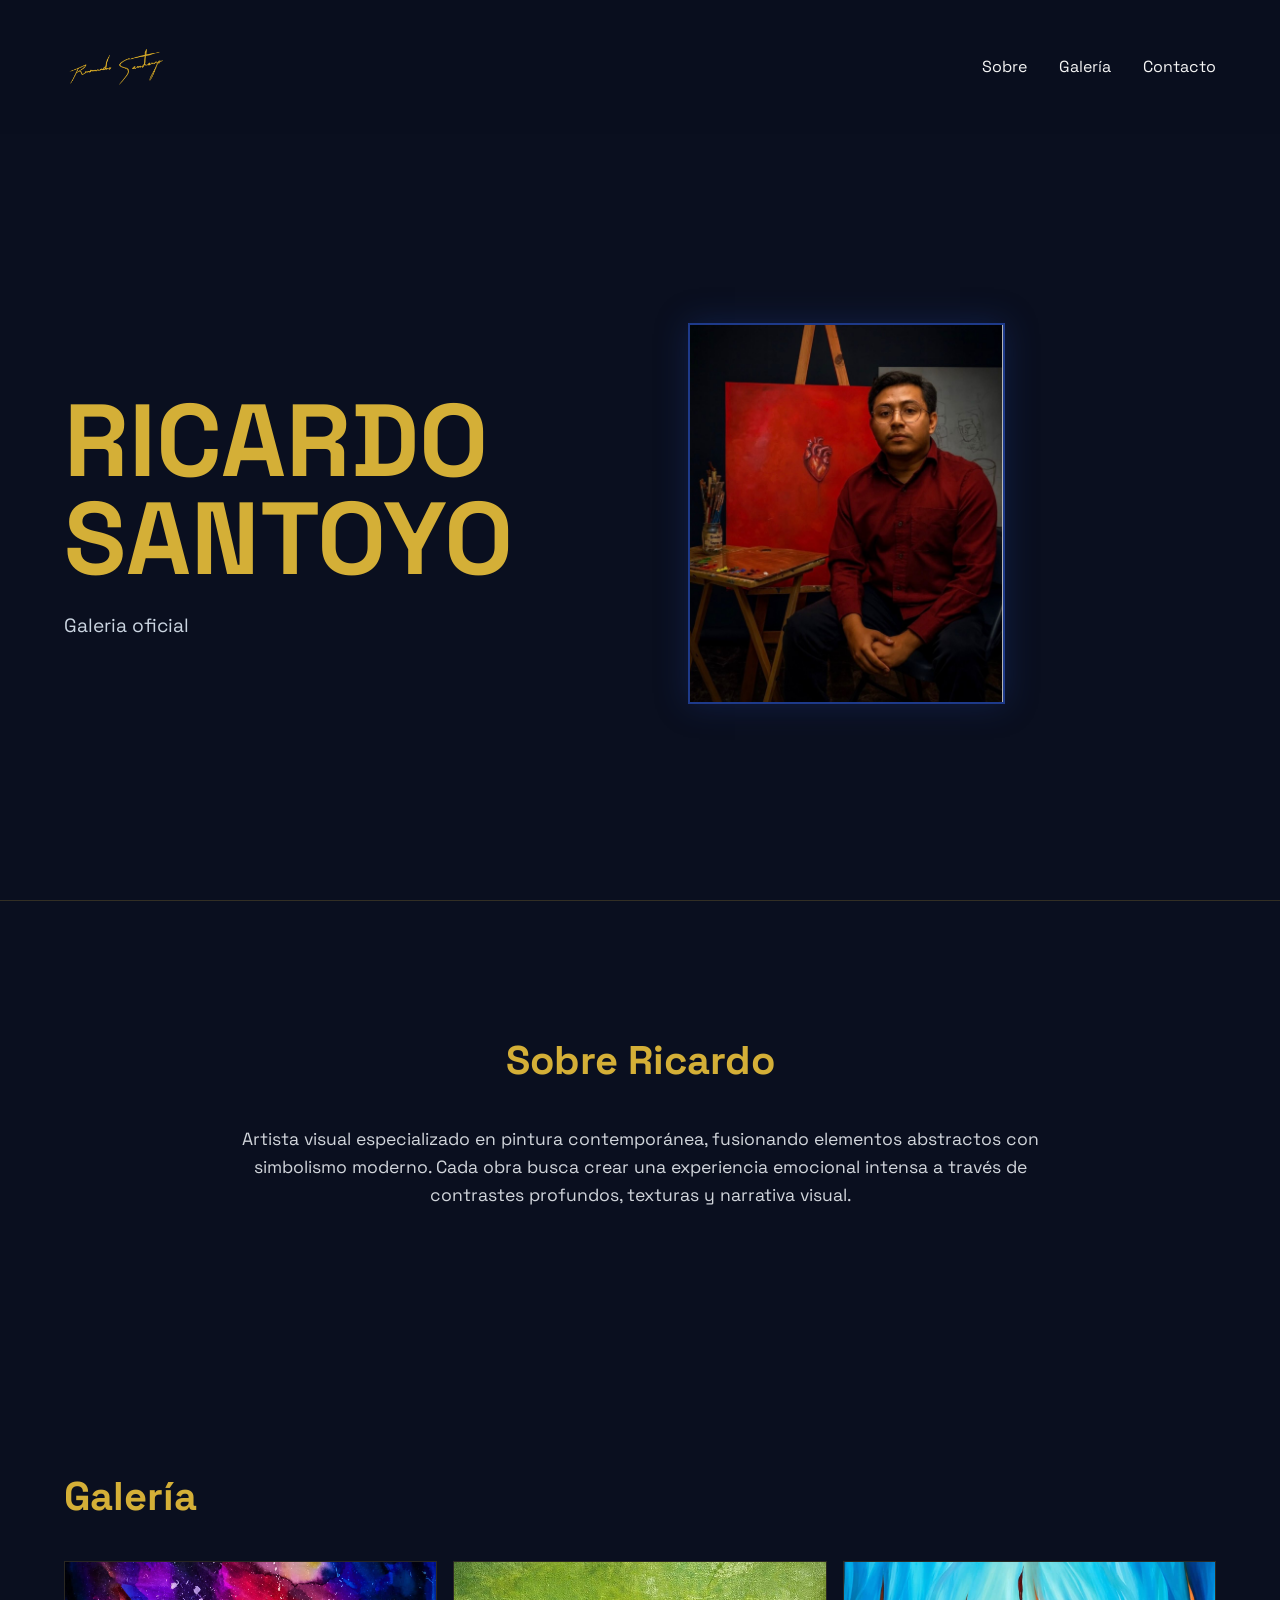
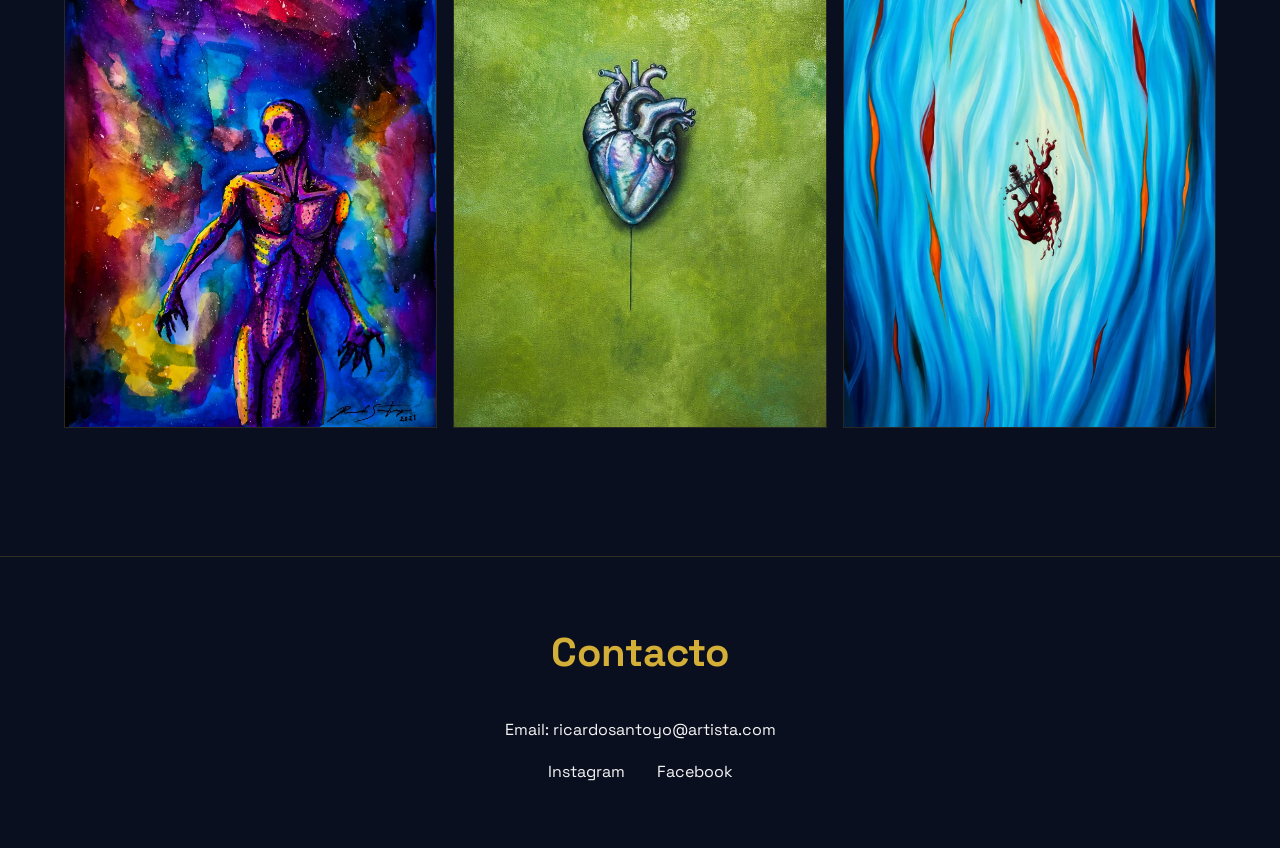
==== index.html @ 30f60cdf "nav" ====
<!DOCTYPE html>
<html lang="es">
<head>
  <meta charset="UTF-8">
  <meta name="viewport" content="width=device-width, initial-scale=1.0">
  <title>Ricardo Santoyo | Artista </title>
  <link rel="preconnect" href="https://fonts.googleapis.com">
  <link rel="preconnect" href="https://fonts.gstatic.com" crossorigin>
  <link href="https://fonts.googleapis.com/css2?family=Space+Grotesk:wght@300;400;500;700&display=swap" rel="stylesheet">
  <link rel="stylesheet" href="style/styles.css">
</head>
<body>

  <!-- HERO -->
  <header class="hero">
    <nav class="navbar">
      <img src="images/firma.png" alt="firma">
      <ul>
        <li><a href="#about">Sobre</a></li>
        <li><a href="#gallery">Galería</a></li>
        <li><a href="#contact">Contacto</a></li>
      </ul>
    </nav>

    <div class="hero-content">
      <div class="hero-text">
        <h1>Ricardo Santoyo</h1>
        <p>Galeria oficial</p>
      </div>
      <div class="hero-artwork">
        <img src="images/rich.wepb" alt="Obra destacada">
      </div>
    </div>
  </header>

  <!-- SOBRE EL ARTISTA -->
  <section id="about" class="about">
    <h2>Sobre Ricardo</h2>
    <p>
      Artista visual especializado en pintura contemporánea, fusionando elementos abstractos
      con simbolismo moderno. Cada obra busca crear una experiencia emocional intensa a través
      de contrastes profundos, texturas y narrativa visual.
    </p>
  </section>

  <!-- GALERÍA -->
  <section id="gallery" class="gallery">
    <h2>Galería</h2>
    <div class="gallery-grid">
      <img src="images/ser.jpg" alt="Pintura 1">
      <img src="images/corazon.jpg" alt="Pintura 2">
      <img src="images/daga.jpg" alt="Pintura 3">
    </div>
  </section>

  <!-- FOOTER -->
  <footer id="contact" class="footer">
    <h2>Contacto</h2>
    <p>Email: ricardosantoyo@artista.com</p>
    <div class="socials">
      <a href="#">Instagram</a>
      <a href="#">Facebook</a>
    </div>
  </footer>

  <script src="script/scripts.js"></script>
</body>
</html>
---- style/styles.css ----
:root {
  --dark: #0a0f1f;
  --blue: #1e3a8a;
  --gold: #d4af37;
  --light: #f5f5f5;
}

* {
  margin: 0;
  padding: 0;
  box-sizing: border-box;
}

html {
  scroll-behavior: smooth;
}

body {
  font-family: 'Space Grotesk', sans-serif;
  background-color: var(--dark);
  color: var(--light);
  line-height: 1.6;
}

/* NAVBAR */
.navbar {
  display: flex;
  justify-content: space-between;
  align-items: center;
  padding: 2rem 5%;
  position: sticky;
  top: 0;
  background: rgba(10, 15, 31, 0.85);
  backdrop-filter: blur(10px);
  z-index: 100;
}

/* IMAGEN / FIRMA */
.navbar img {
  height: 100%;          /* Usa toda la altura disponible del navbar */
  max-height: 70px;      /* Evita que sea demasiado grande */
  width: auto;           /* Mantiene proporción */
  object-fit: contain;   /* Ajuste limpio */
  display: block;
}

.navbar ul {
  display: flex;
  list-style: none;
  gap: 2rem;
}

.navbar a {
  text-decoration: none;
  color: var(--light);
  transition: color 0.3s ease;
}

.navbar a:hover {
  color: var(--gold);
}

/* HERO */
.hero {
  min-height: 100vh;
  display: flex;
  flex-direction: column;
}

.hero-content {
  display: grid;
  grid-template-columns: 1fr 1fr;
  align-items: center;
  padding: 4rem 5%;
  gap: 6rem;
  flex: 1;
}

.hero-text h1 {
  font-size: clamp(3rem, 8vw, 7rem);
  color: var(--gold);
  text-transform: uppercase;
  line-height: 0.95;
}

.hero-text p {
  margin-top: 1.5rem;
  font-size: 1.2rem;
  max-width: 500px;
  color: #cbd5e1;
}

.hero-artwork img {
  width: 60%;
  border: 2px solid var(--blue);
  box-shadow: 0 0 30px rgba(30, 58, 138, 0.35);
  transition: transform 0.4s ease;
}

.hero-artwork img:hover {
  transform: scale(1.02);
}

/* ABOUT */
.about {
  padding: 8rem 10%;
  text-align: center;
  border-top: 1px solid rgba(212, 175, 55, 0.2);
}

.about h2,
.gallery h2,
.footer h2 {
  font-size: 2.5rem;
  color: var(--gold);
  margin-bottom: 2rem;
}

.about p {
  max-width: 800px;
  margin: 0 auto;
  font-size: 1.1rem;
  color: #d1d5db;
}

/* GALLERY */
.gallery {
  padding: 8rem 5%;
}

.gallery-grid {
  display: grid;
  grid-template-columns: repeat(3, 1fr);
  gap: 1rem;
}

.gallery-grid img {
  width: 100%;
  aspect-ratio: 4 / 5;
  object-fit: cover;
  border: 1px solid rgba(212, 175, 55, 0.15);
  transition: transform 0.3s ease, border 0.3s ease;
}

.gallery-grid img:hover {
  transform: translateY(-5px);
  border: 1px solid var(--gold);
}

/* FOOTER */
.footer {
  padding: 4rem 5%;
  text-align: center;
  border-top: 1px solid rgba(212, 175, 55, 0.2);
}

.footer p {
  margin-bottom: 1rem;
}

.socials {
  display: flex;
  justify-content: center;
  gap: 2rem;
}

.socials a {
  color: var(--light);
  text-decoration: none;
  transition: color 0.3s ease;
}

.socials a:hover {
  color: var(--gold);
}

/* RESPONSIVE */
@media (max-width: 1200px) {
  .gallery-grid {
    grid-template-columns: repeat(3, 1fr);
  }
}

@media (max-width: 900px) {
  .hero-content {
    grid-template-columns: 1fr;
    text-align: center;
  }

  .hero-text p {
    margin: 1.5rem auto 0;
  }

  .gallery-grid {
    grid-template-columns: repeat(2, 1fr);
  }
}

@media (max-width: 600px) {
  .navbar {
    flex-direction: column;
    gap: 1rem;
  }

  .gallery-grid {
    grid-template-columns: 1fr;
  }
}
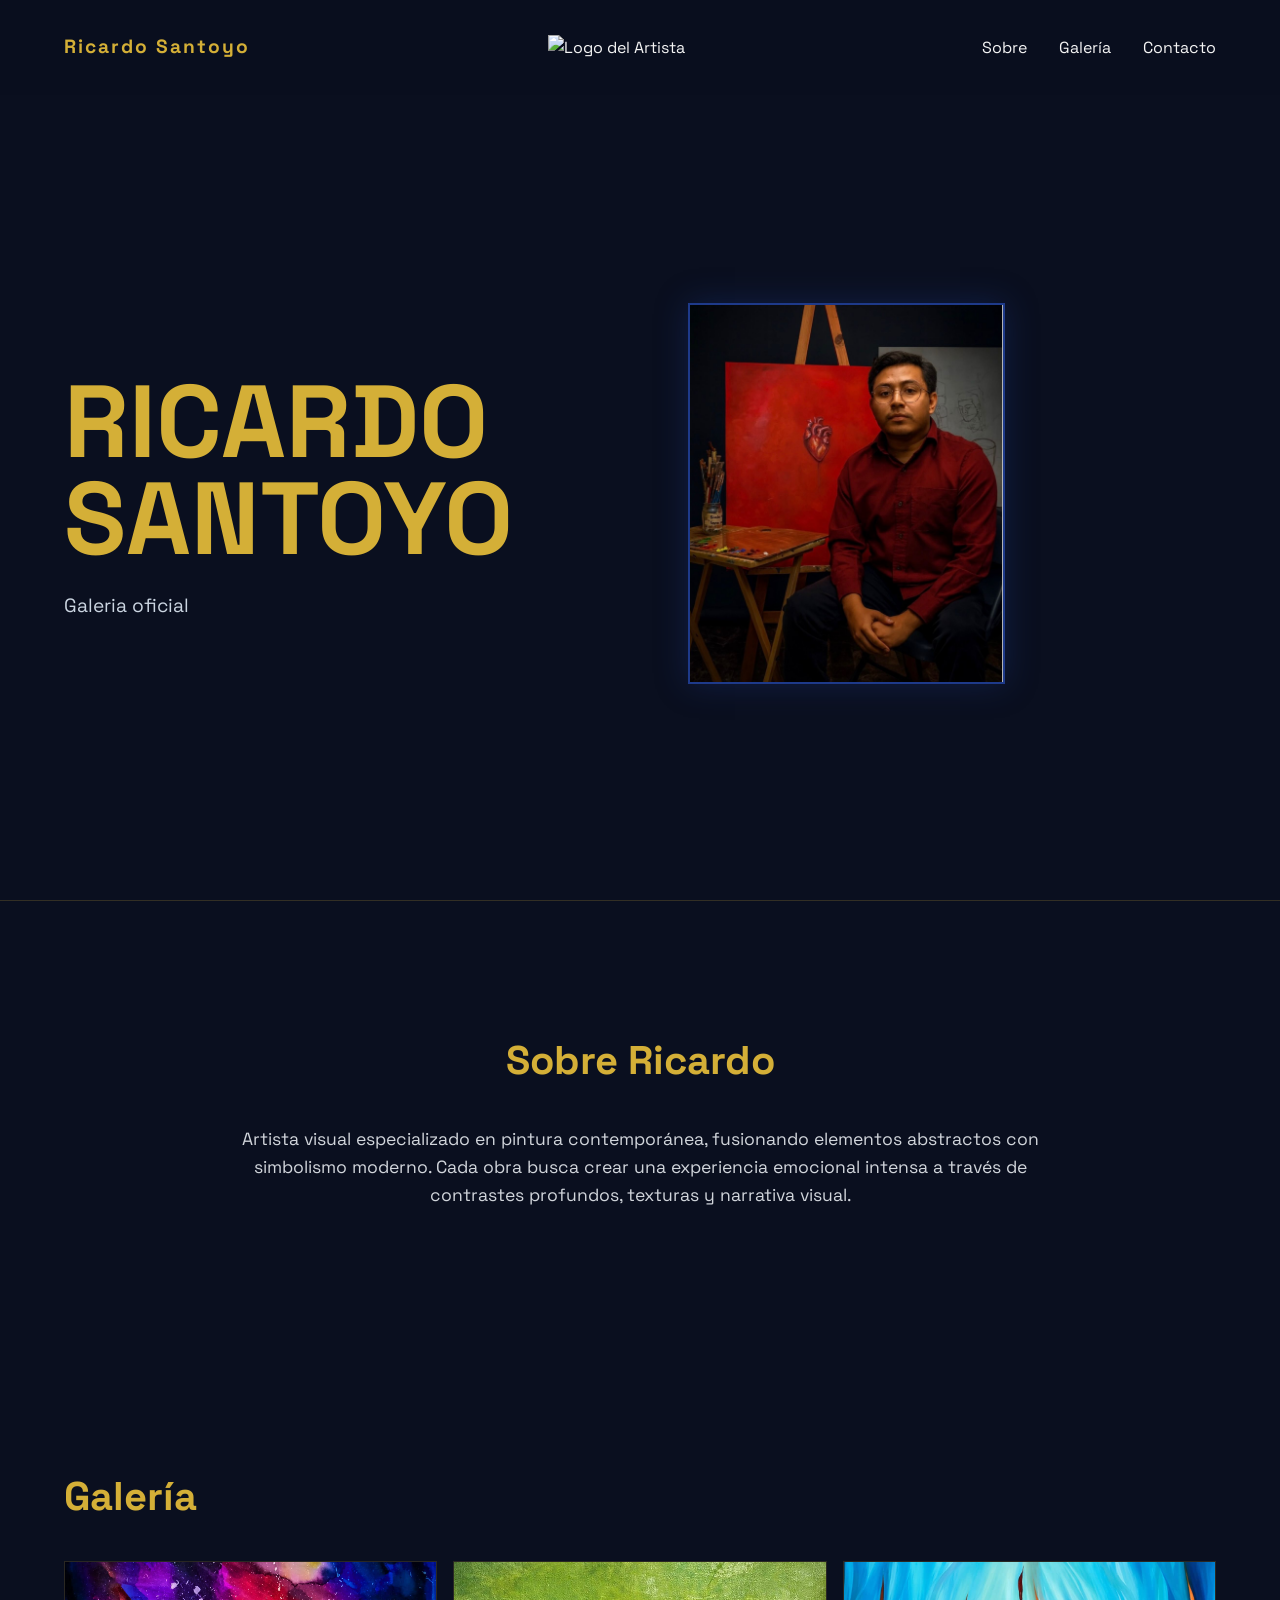
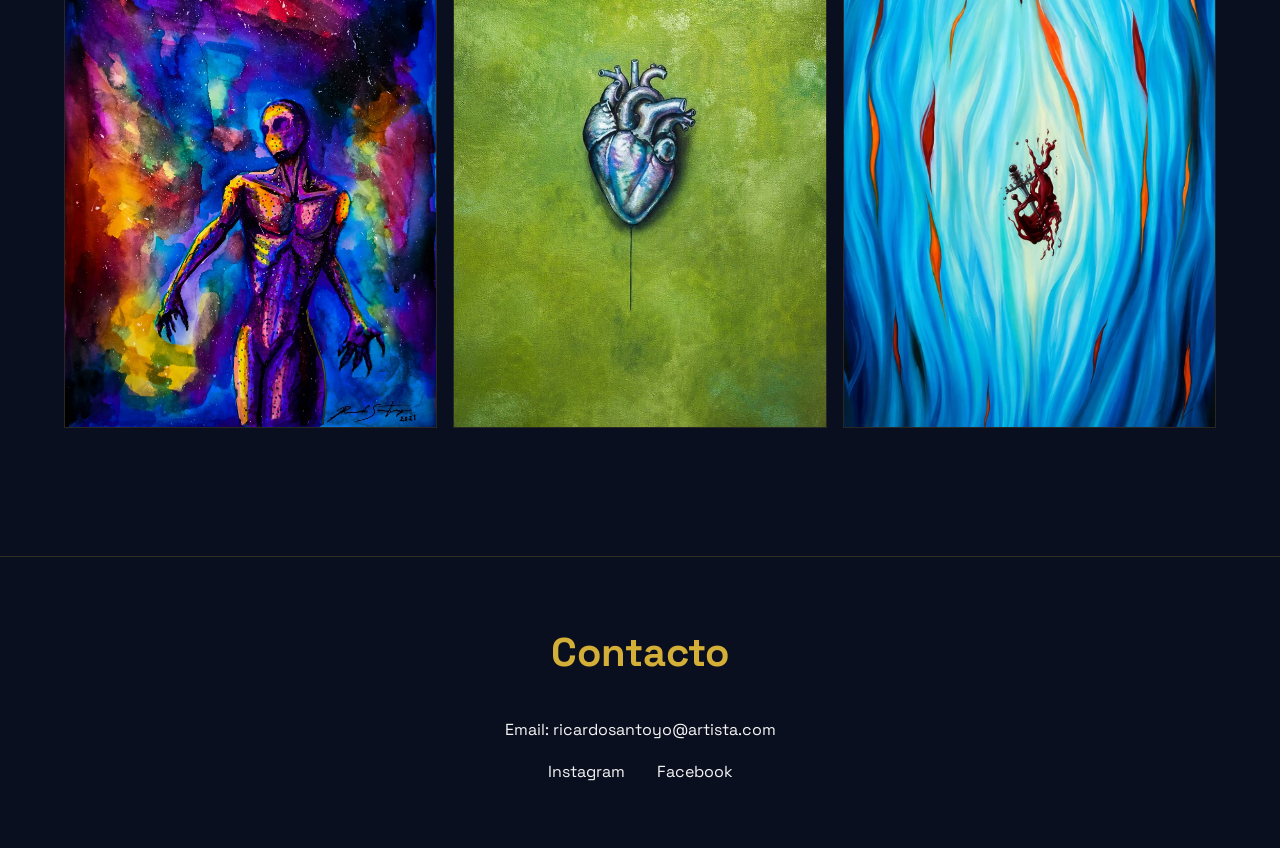
==== commit f0a3c424: "logo" ====
--- a/index.html
+++ b/index.html
@@ -14,7 +14,8 @@
   <!-- HERO -->
   <header class="hero">
     <nav class="navbar">
-      <img src="images/firma.png" alt="firma">
+      <div class="logo">Ricardo Santoyo</div>
+      <img src="img/logo.png" alt="Logo del Artista">
       <ul>
         <li><a href="#about">Sobre</a></li>
         <li><a href="#gallery">Galería</a></li>
--- a/style/styles.css
+++ b/style/styles.css
@@ -35,13 +35,11 @@
   z-index: 100;
 }
 
-/* IMAGEN / FIRMA */
-.navbar img {
-  height: 100%;          /* Usa toda la altura disponible del navbar */
-  max-height: 70px;      /* Evita que sea demasiado grande */
-  width: auto;           /* Mantiene proporción */
-  object-fit: contain;   /* Ajuste limpio */
-  display: block;
+.logo {
+  font-size: 1.2rem;
+  font-weight: 700;
+  color: var(--gold);
+  letter-spacing: 2px;
 }
 
 .navbar ul {
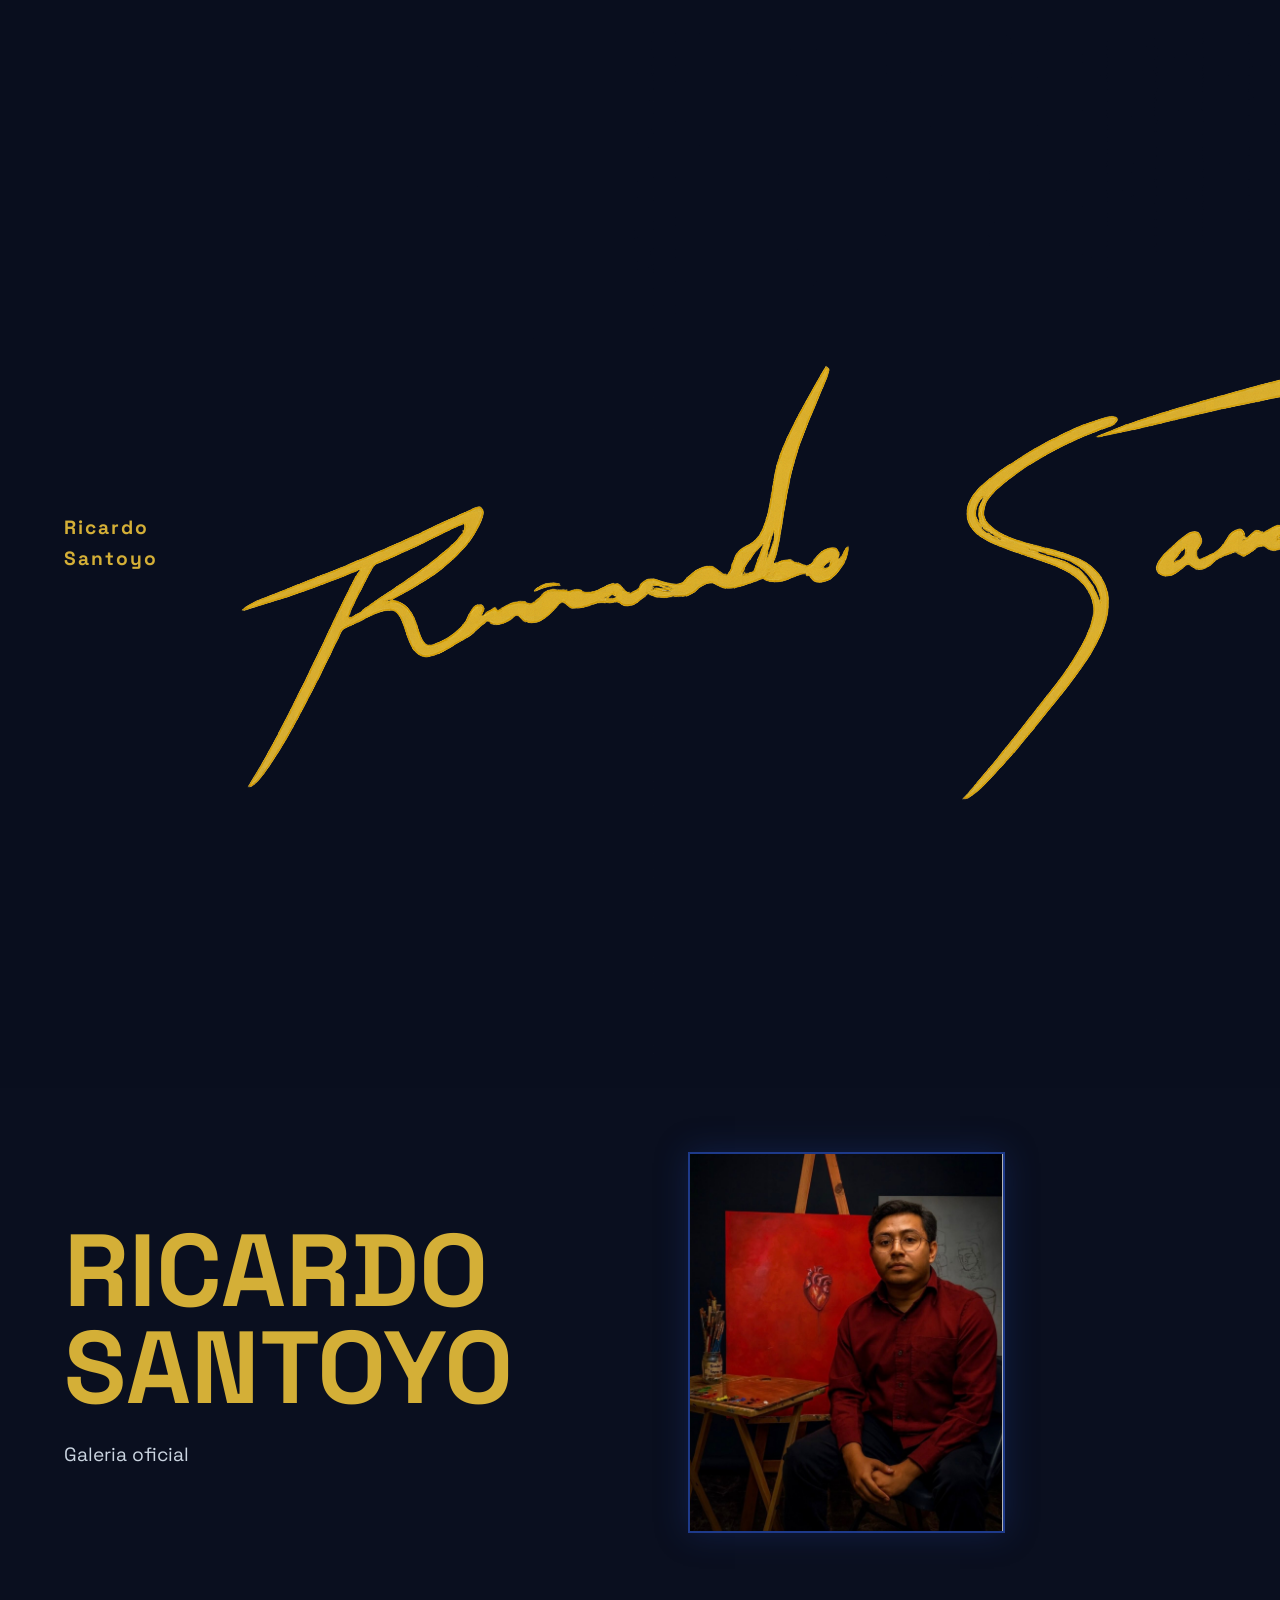
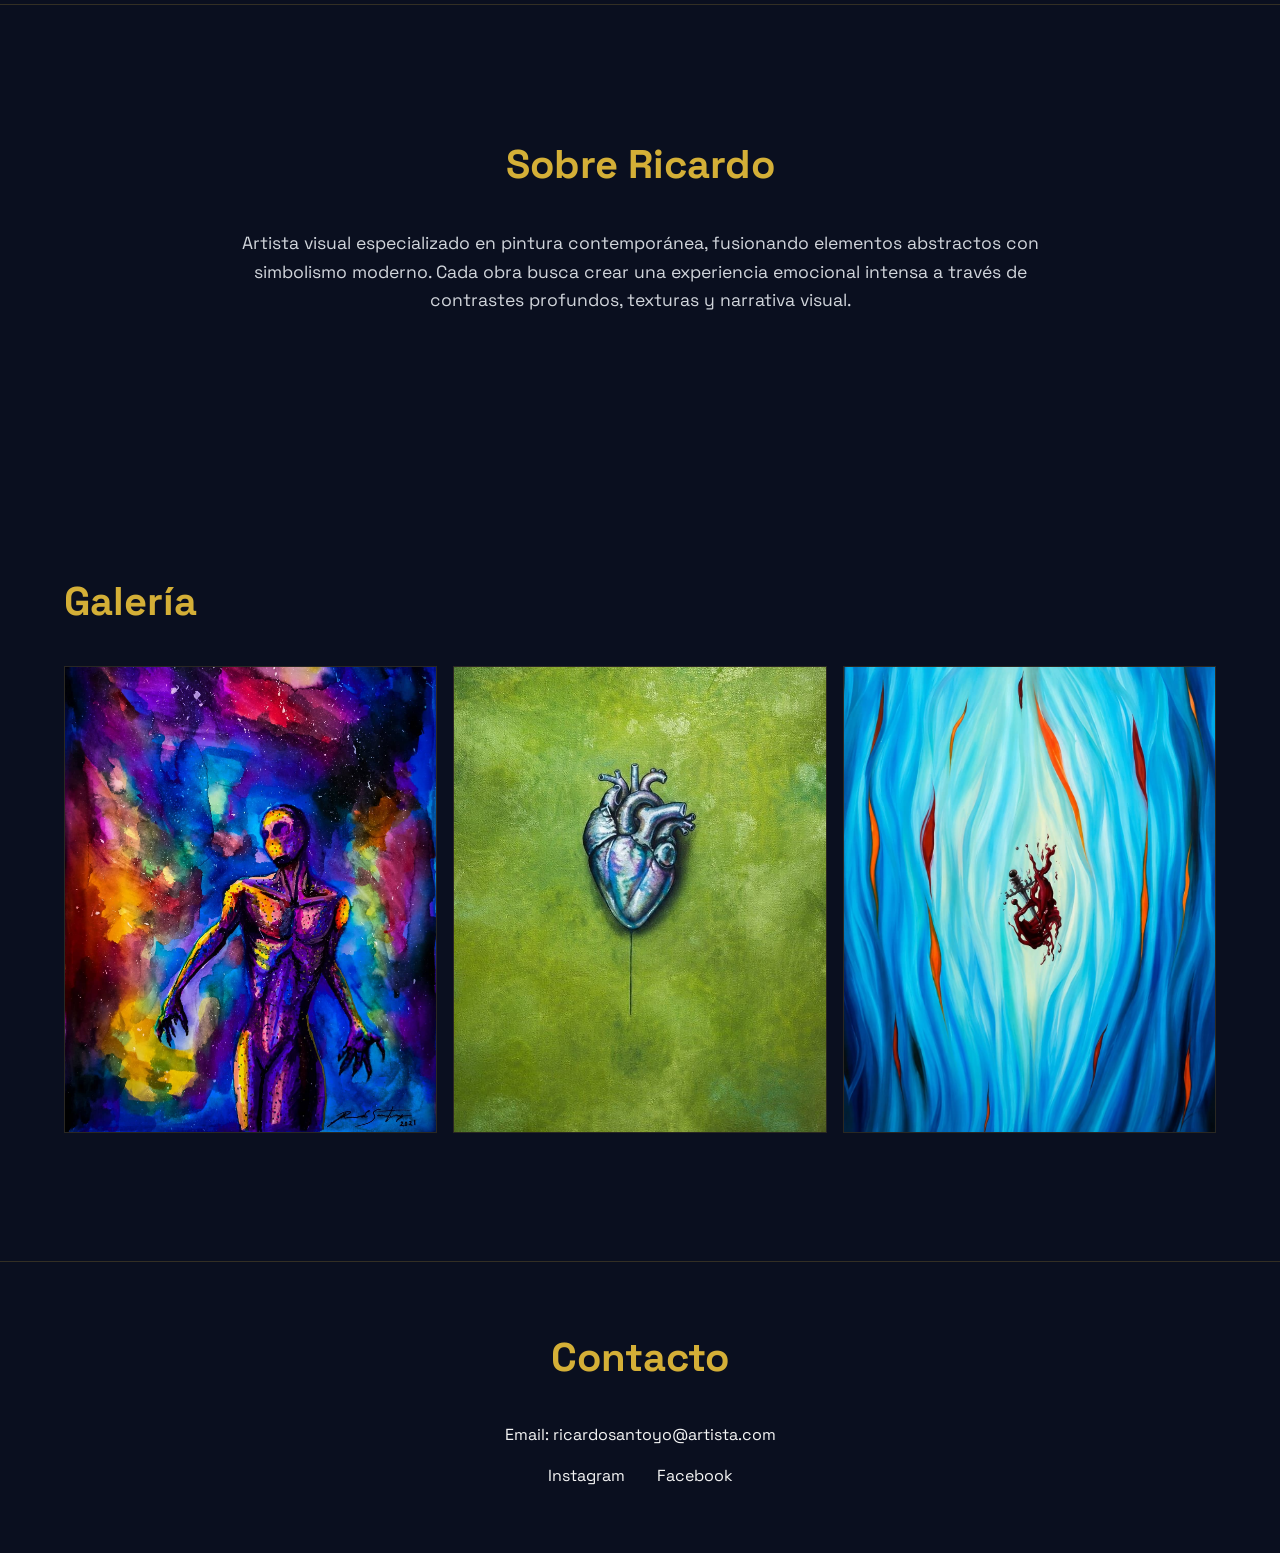
==== commit cf94e87b: "firma" ====
--- a/index.html
+++ b/index.html
@@ -15,7 +15,7 @@
   <header class="hero">
     <nav class="navbar">
       <div class="logo">Ricardo Santoyo</div>
-      <img src="img/logo.png" alt="Logo del Artista">
+      <img src="images/firma.png" alt="Logo del Artista">
       <ul>
         <li><a href="#about">Sobre</a></li>
         <li><a href="#gallery">Galería</a></li>
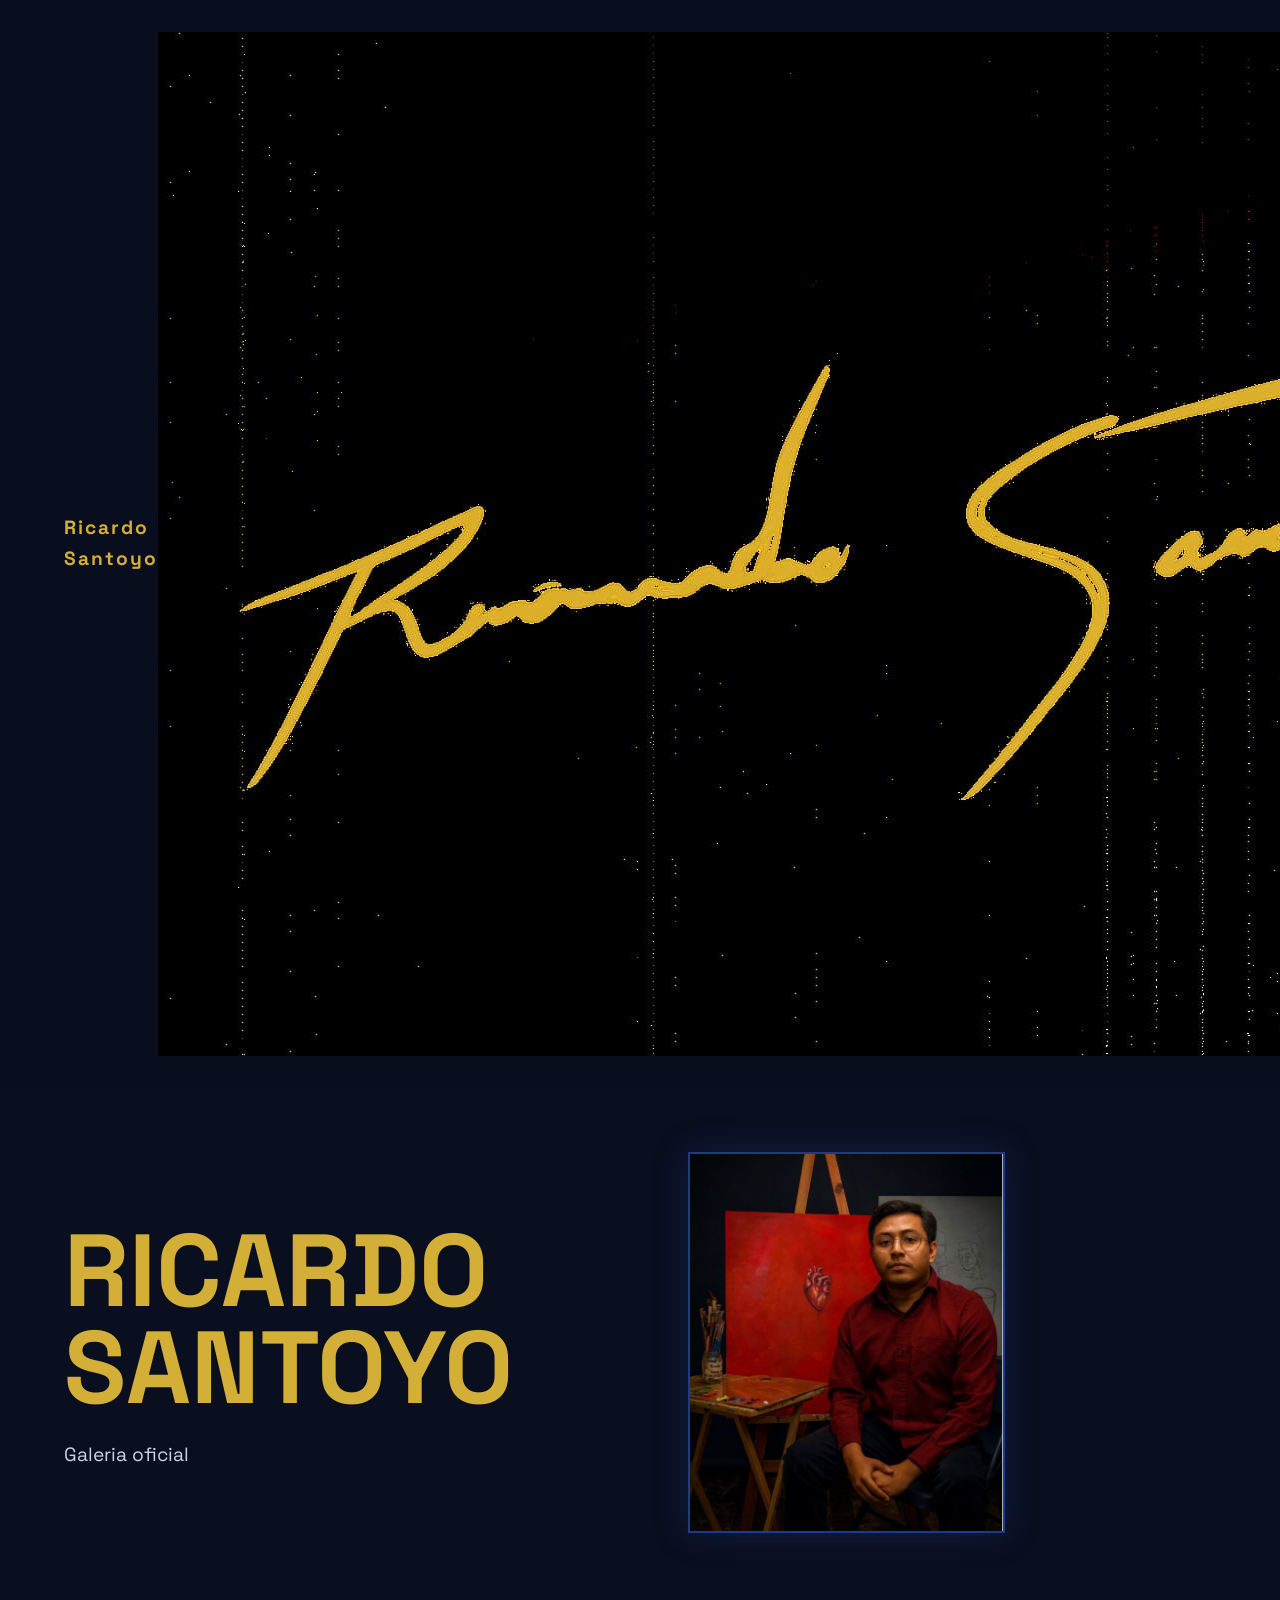
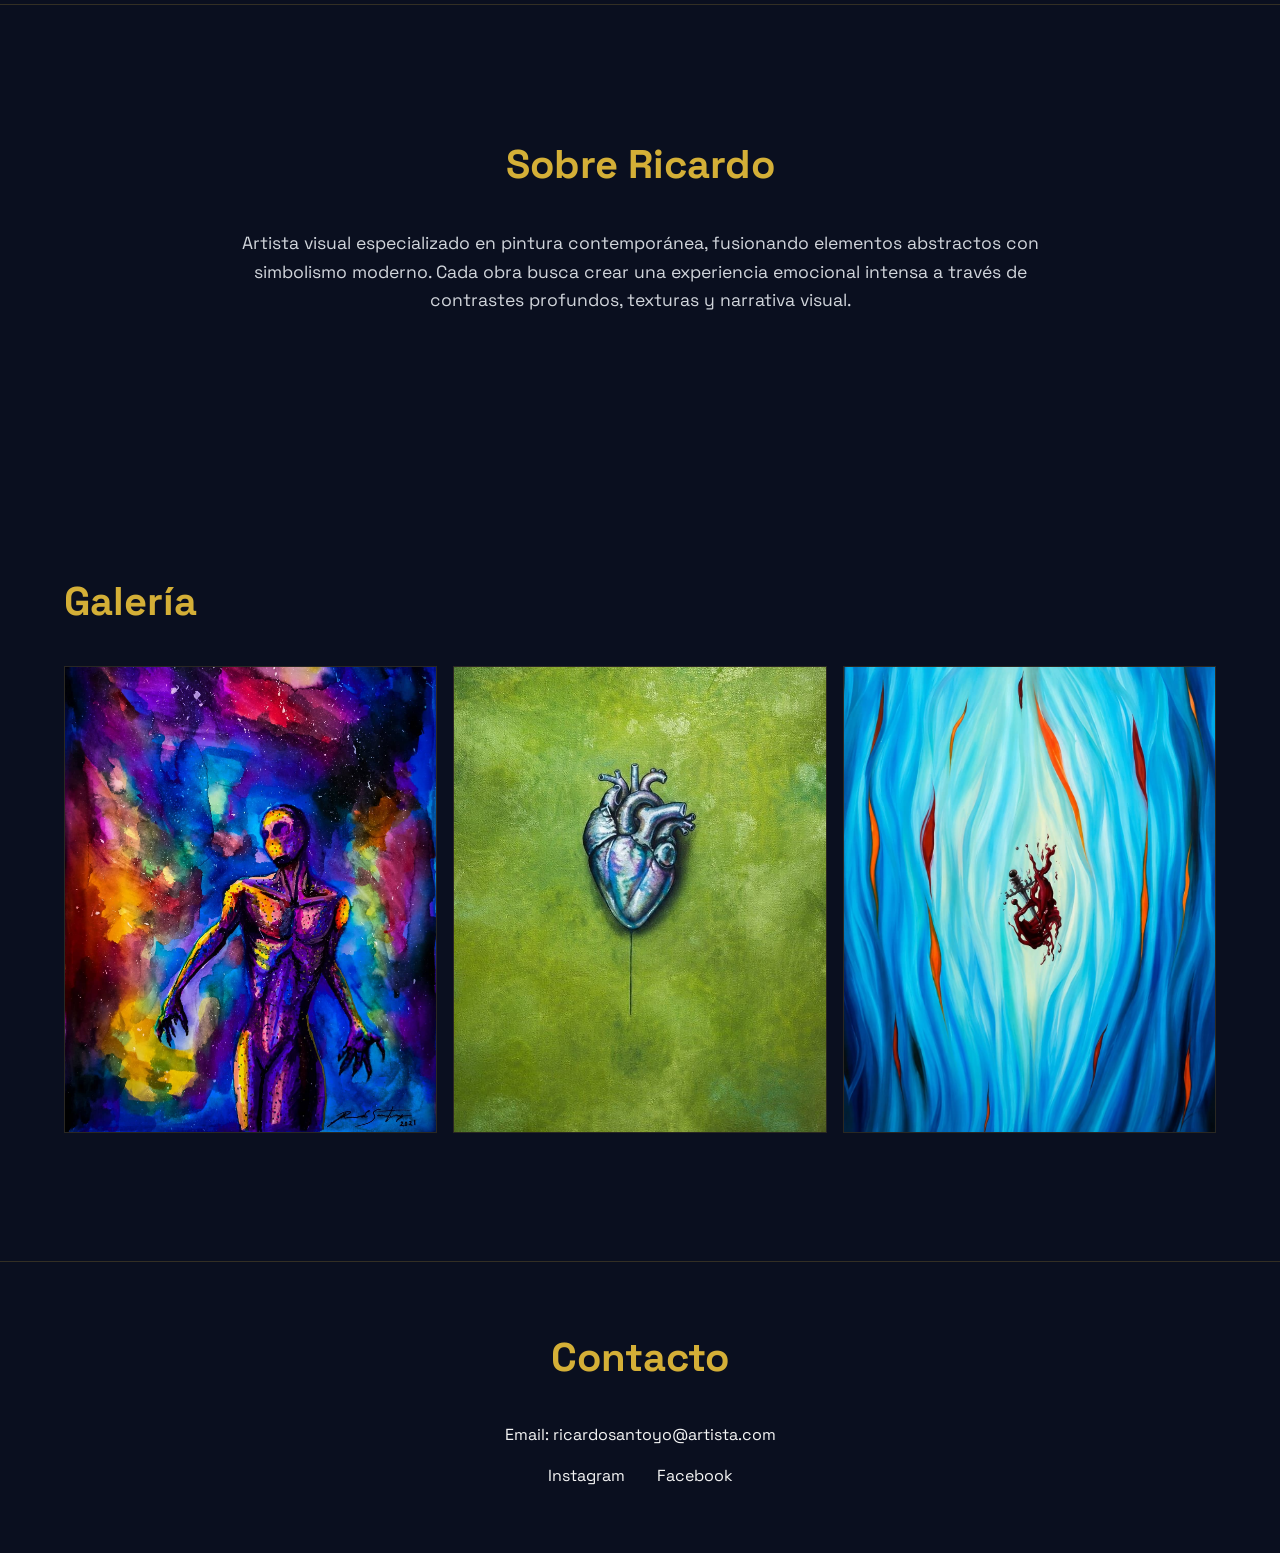
==== commit a8616843: "firma" ====
--- a/index.html
+++ b/index.html
@@ -15,7 +15,7 @@
   <header class="hero">
     <nav class="navbar">
       <div class="logo">Ricardo Santoyo</div>
-      <img src="images/firma.png" alt="Logo del Artista">
+      <img src="images/firma.jpg" alt="Logo del Artista">
       <ul>
         <li><a href="#about">Sobre</a></li>
         <li><a href="#gallery">Galería</a></li>
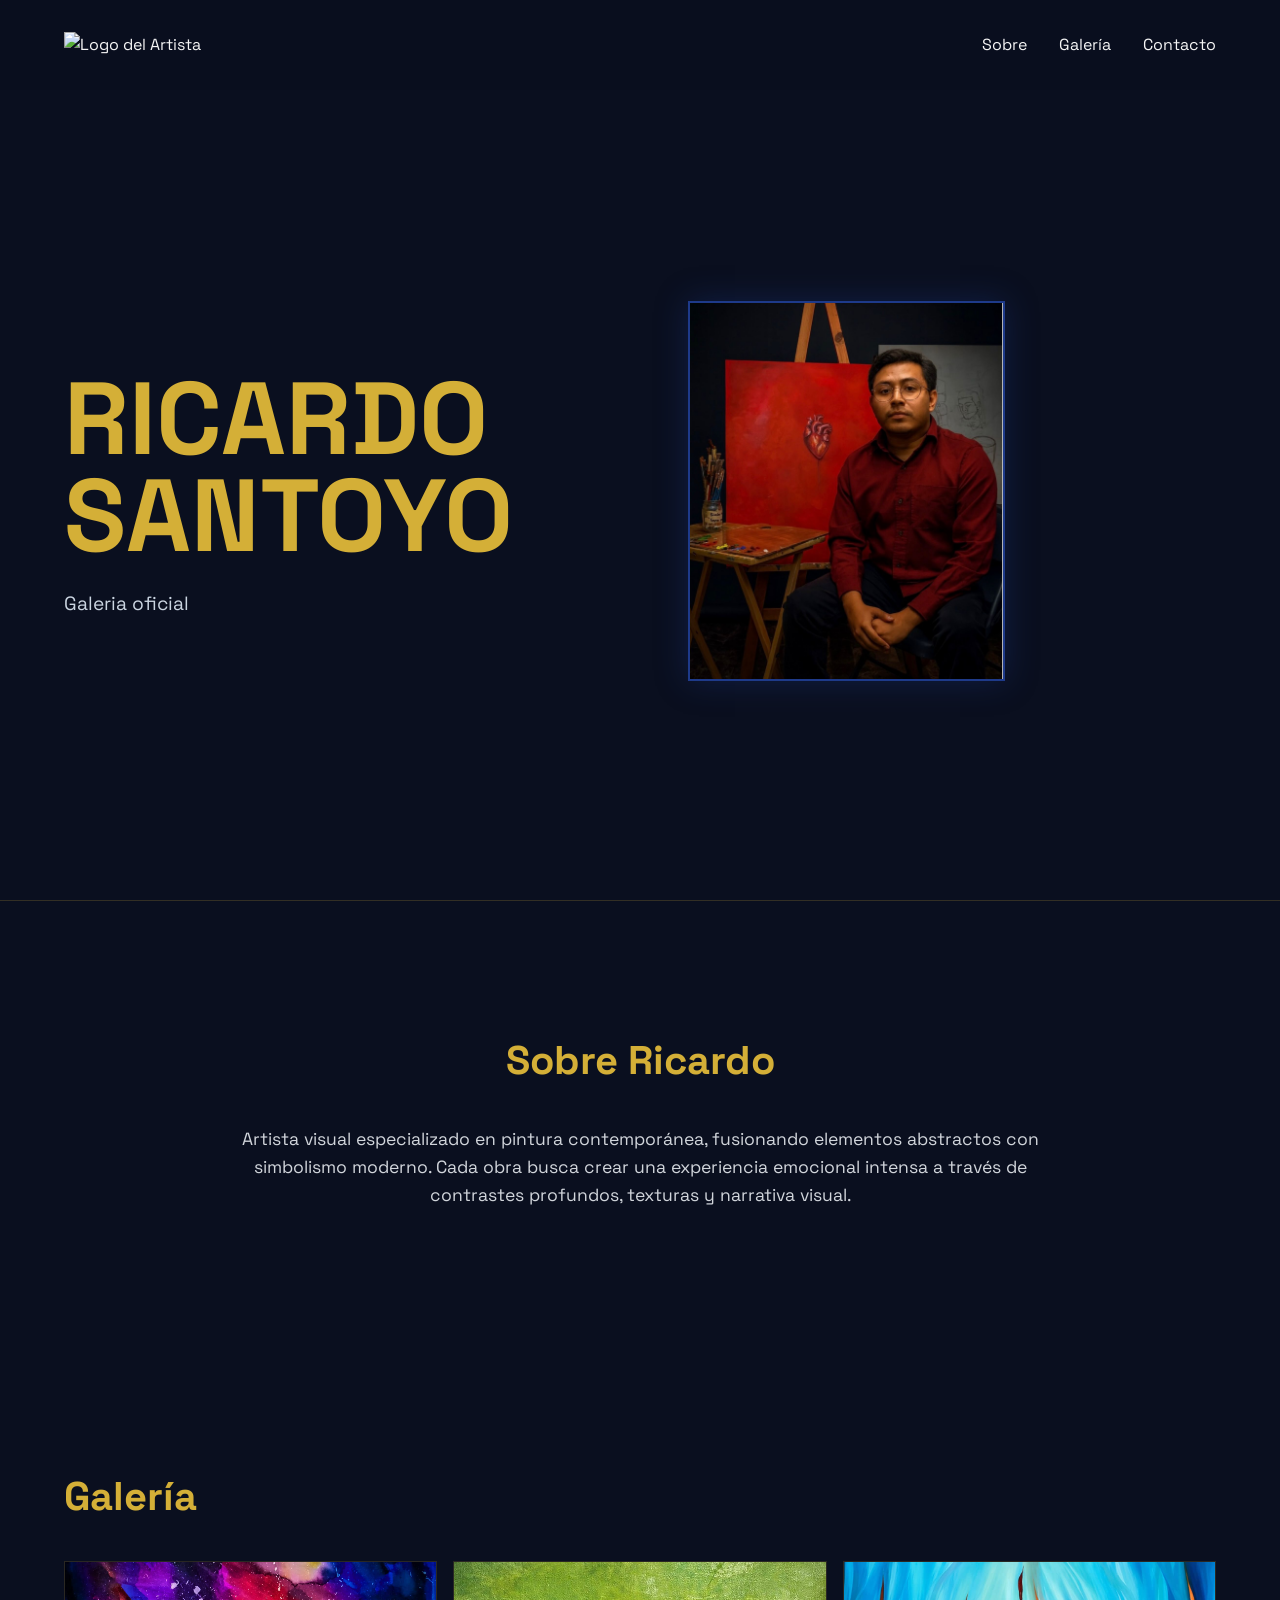
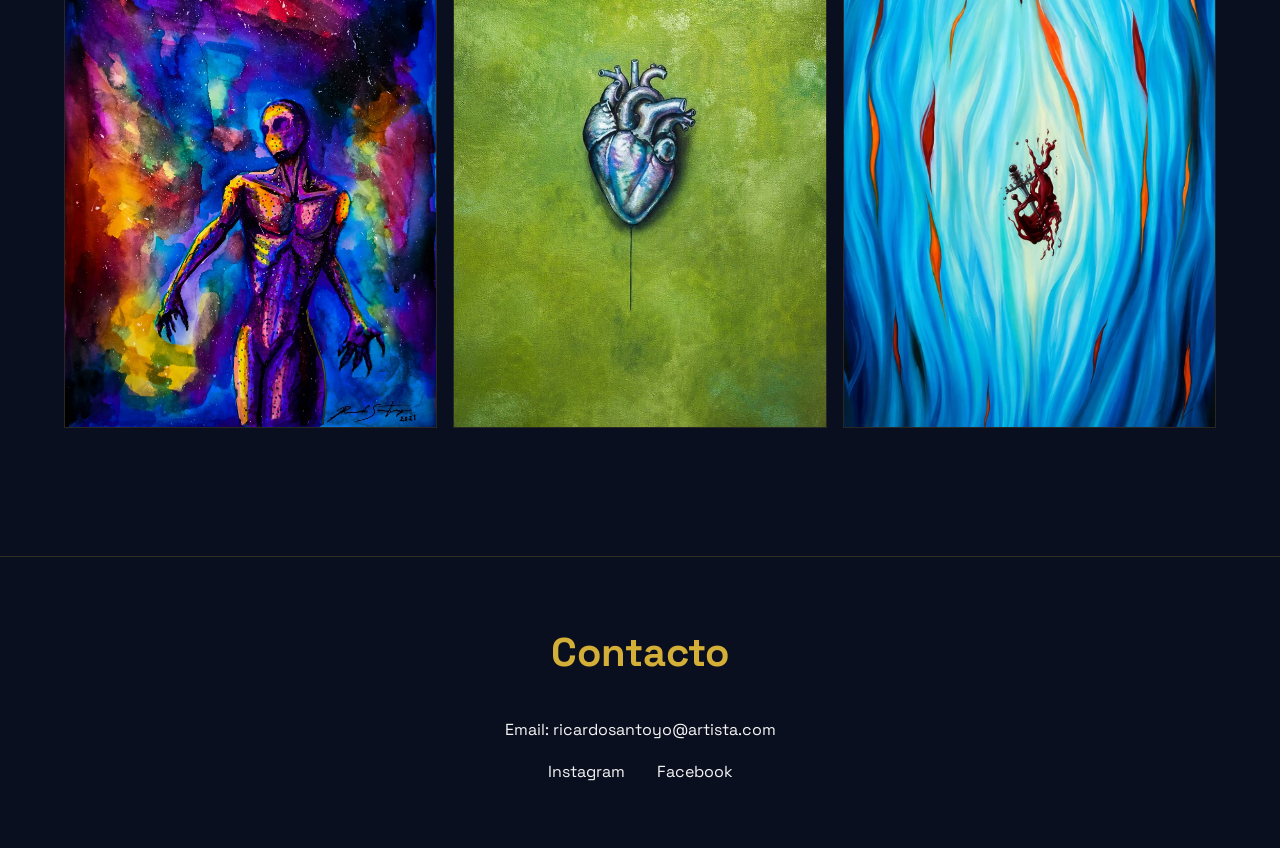
==== commit 88e09ea8: "IMAGE" ====
--- a/index.html
+++ b/index.html
@@ -14,8 +14,10 @@
   <!-- HERO -->
   <header class="hero">
     <nav class="navbar">
-      <div class="logo">Ricardo Santoyo</div>
-      <img src="images/firma.jpg" alt="Logo del Artista">
+      <div>
+        <img src="images/firma.jpg" alt="Logo del Artista">
+      </div>
+      
       <ul>
         <li><a href="#about">Sobre</a></li>
         <li><a href="#gallery">Galería</a></li>
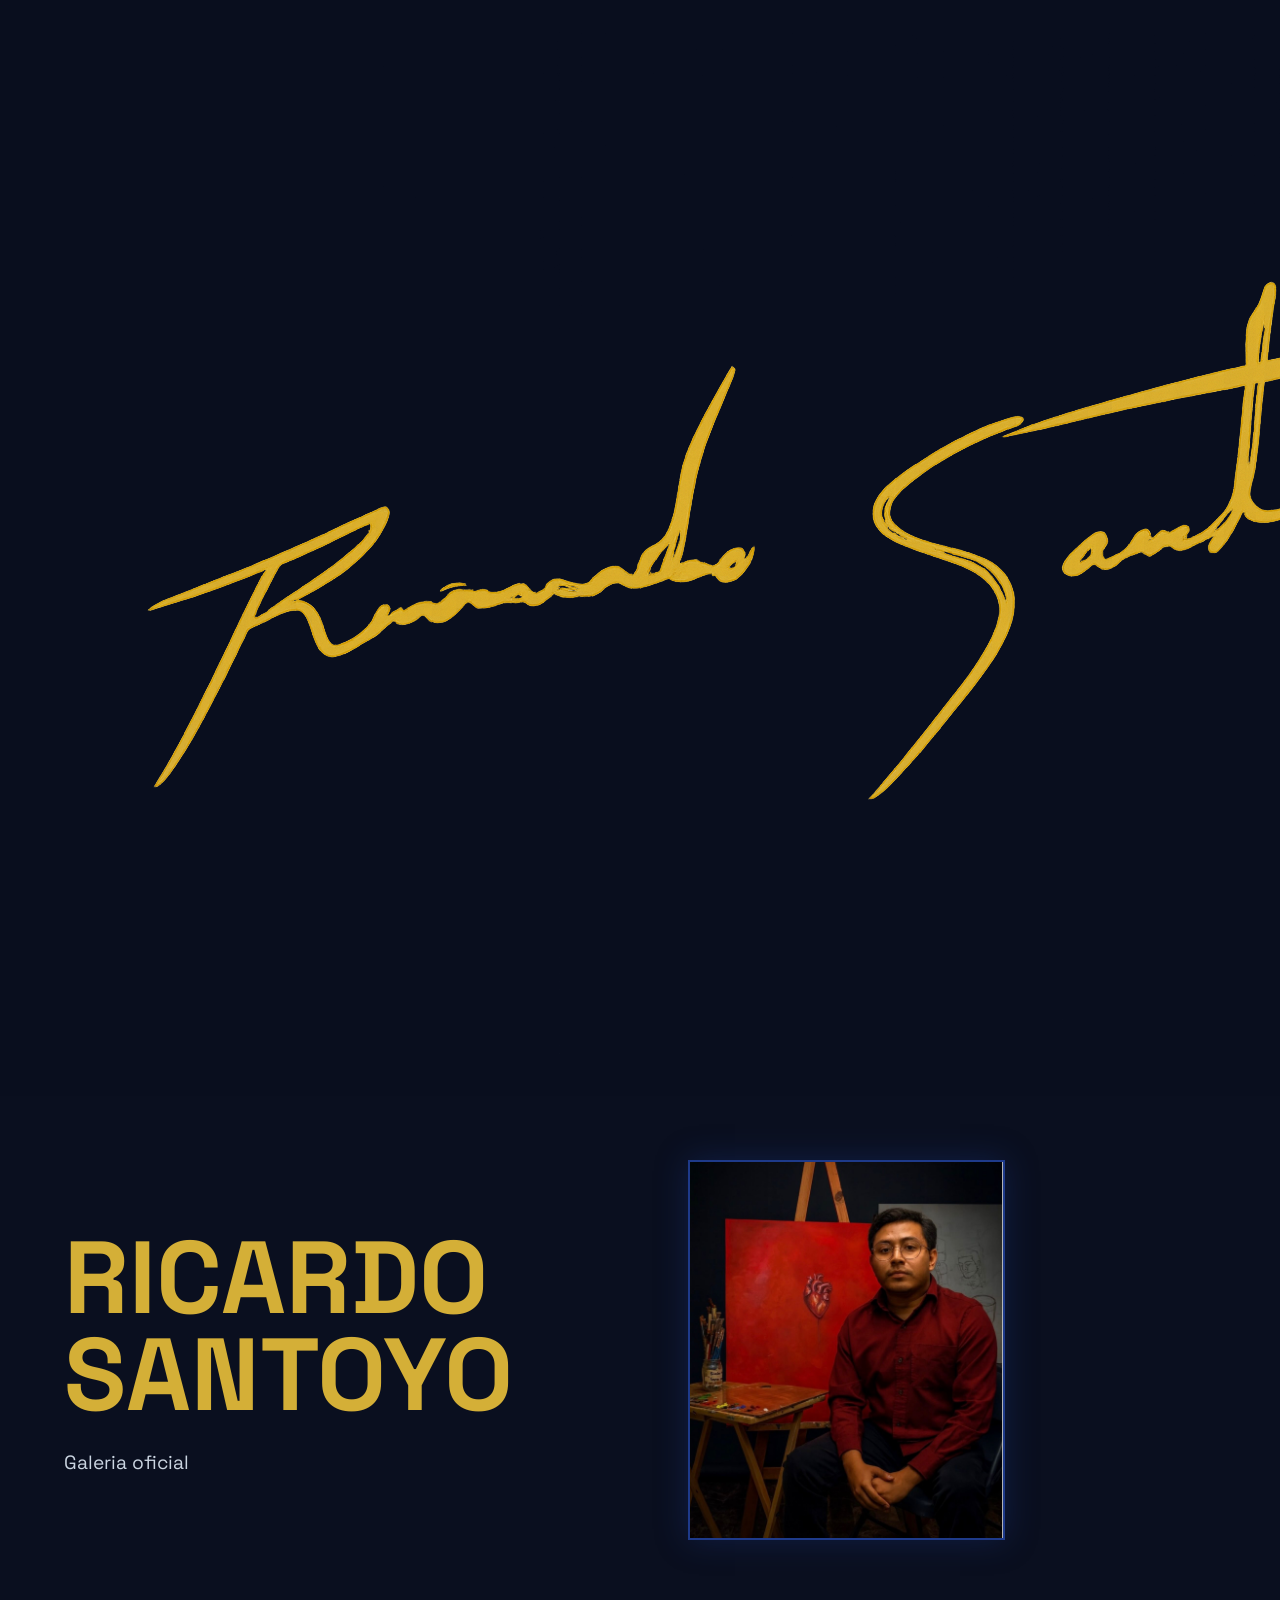
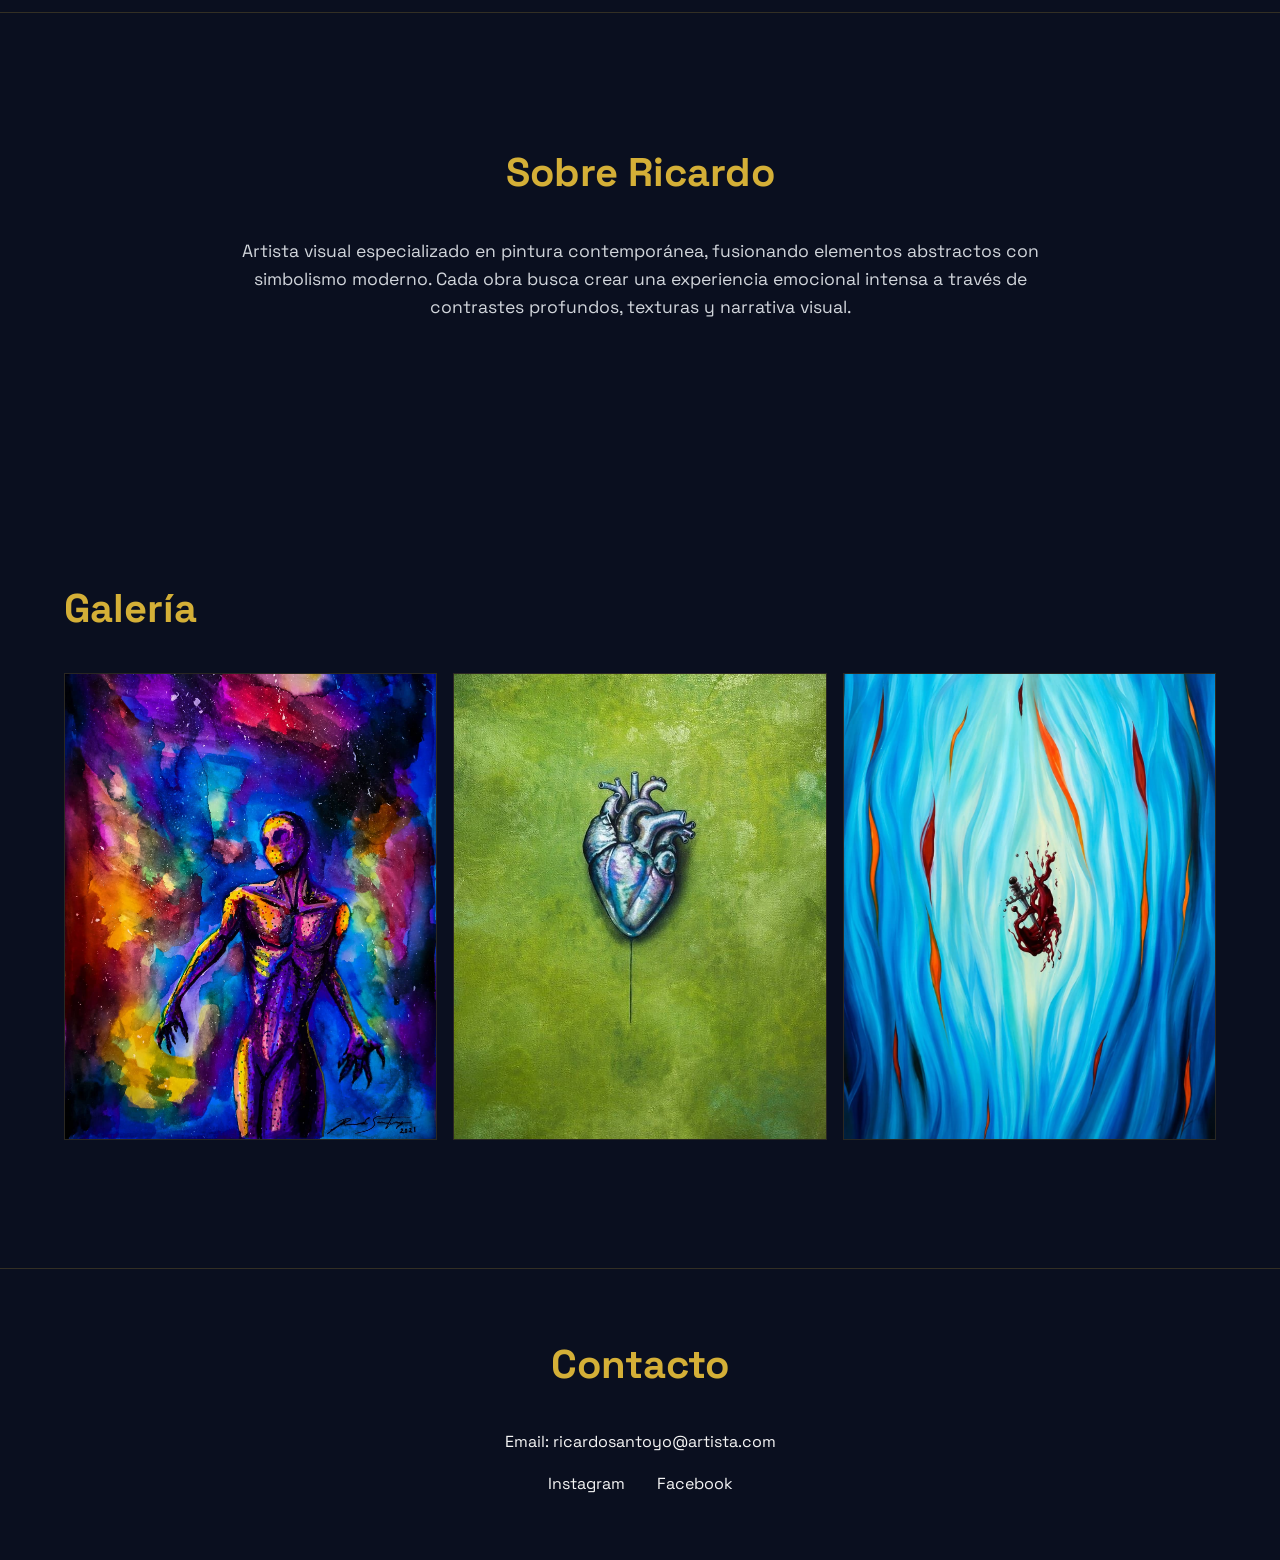
==== commit f9966ac9: "f" ====
--- a/index.html
+++ b/index.html
@@ -15,7 +15,7 @@
   <header class="hero">
     <nav class="navbar">
       <div>
-        <img src="images/firma.jpg" alt="Logo del Artista">
+        <img src="images/firma.png" alt="Logo del Artista">
       </div>
       
       <ul>
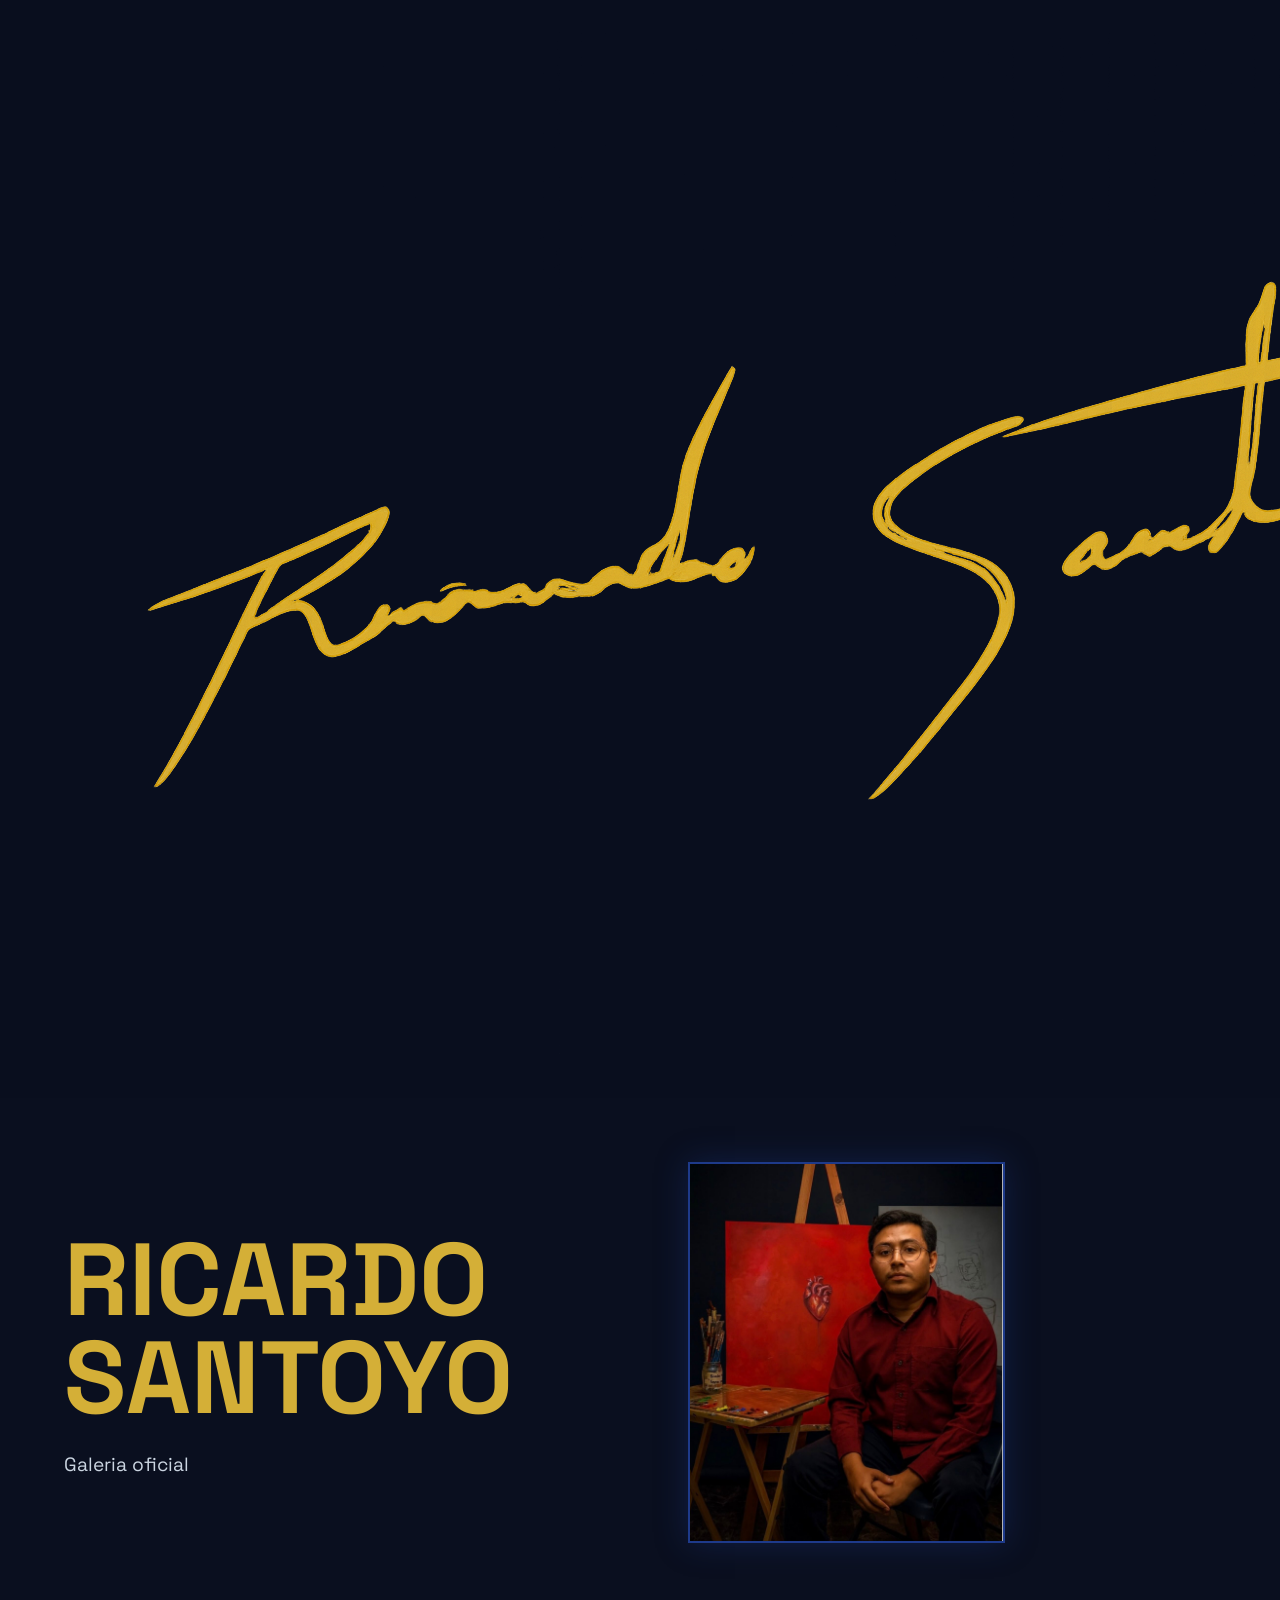
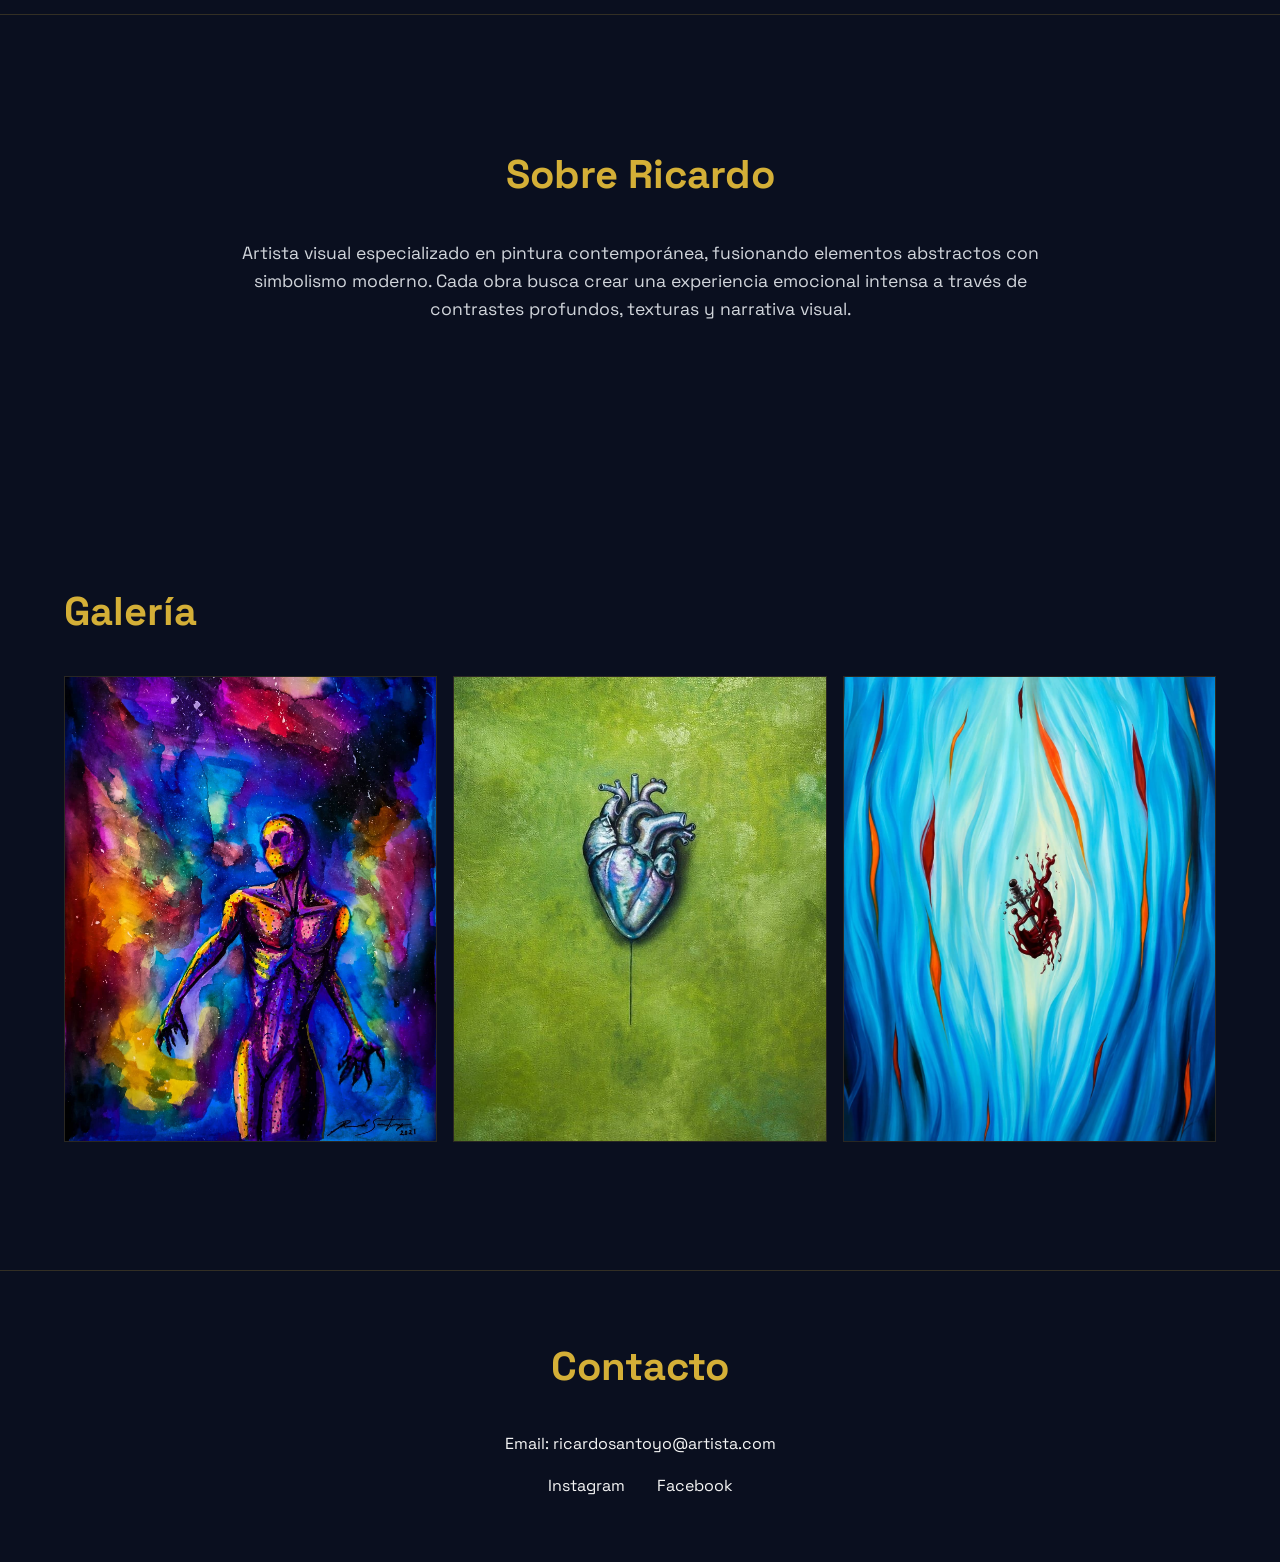
==== commit d0668486: "logo" ====
--- a/index.html
+++ b/index.html
@@ -14,7 +14,7 @@
   <!-- HERO -->
   <header class="hero">
     <nav class="navbar">
-      <div>
+      <div class="logo">
         <img src="images/firma.png" alt="Logo del Artista">
       </div>
       
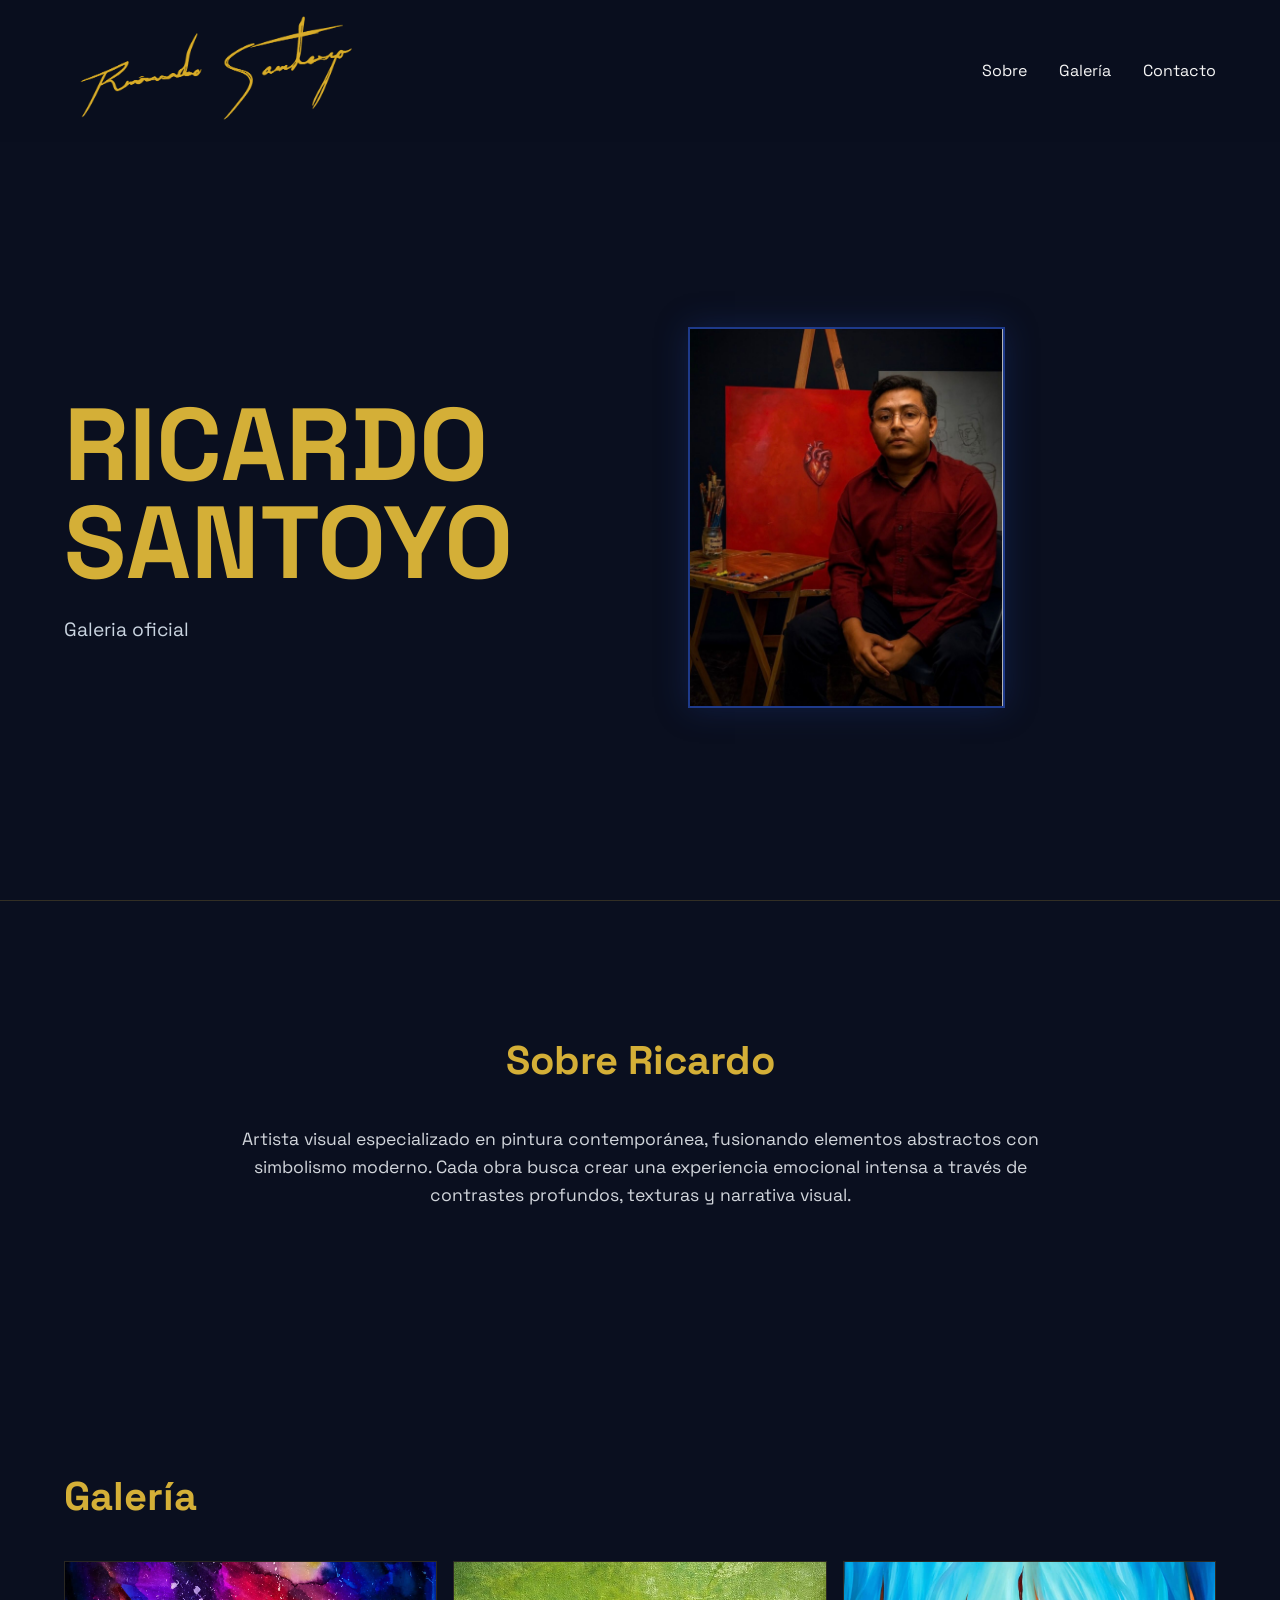
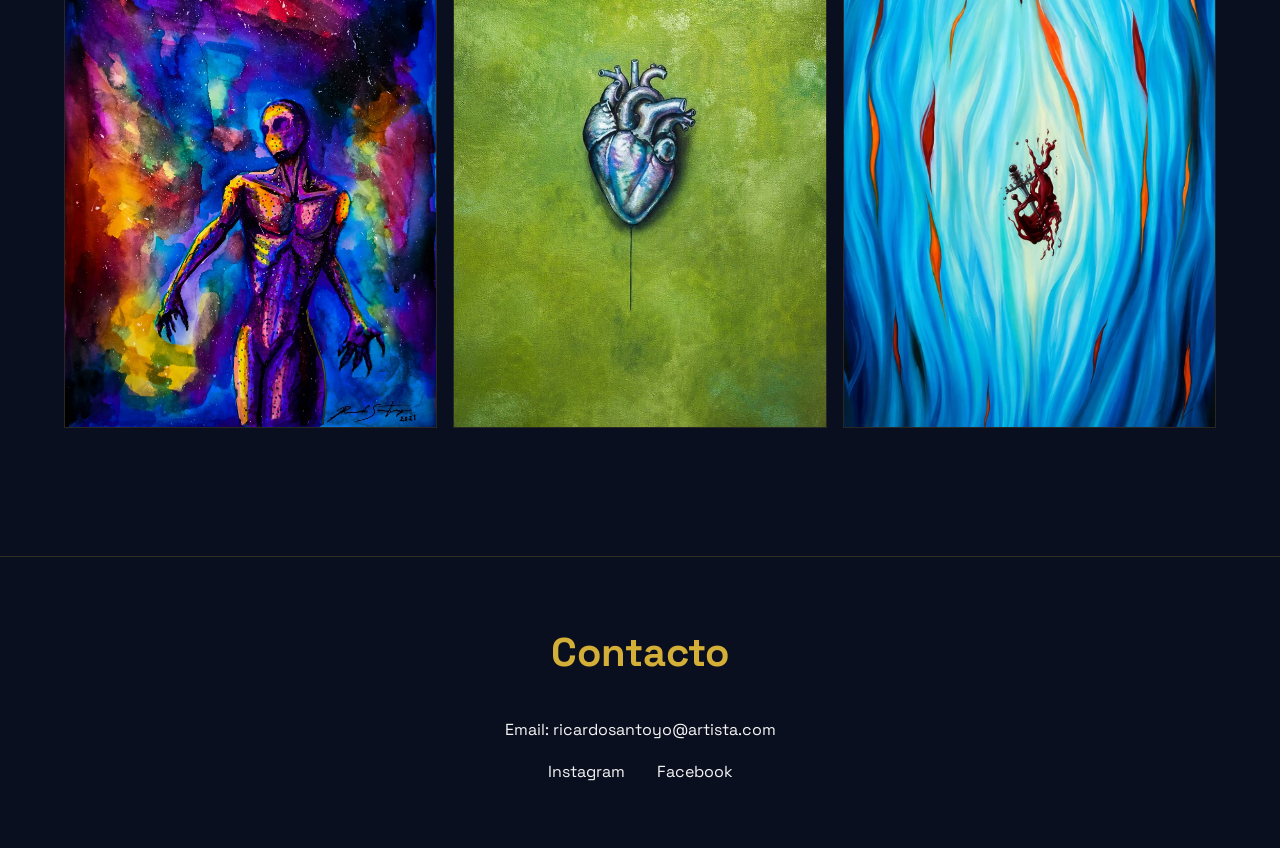
==== commit 771dfac2: "logo" ====
--- a/index.html
+++ b/index.html
@@ -15,7 +15,7 @@
   <header class="hero">
     <nav class="navbar">
       <div class="logo">
-        <img src="images/firma.png" alt="Logo del Artista">
+        <img src="images/firma-2.png" alt="Logo del Artista">
       </div>
       
       <ul>
--- a/style/styles.css
+++ b/style/styles.css
@@ -27,7 +27,7 @@
   display: flex;
   justify-content: space-between;
   align-items: center;
-  padding: 2rem 5%;
+  padding: 1rem 5%;
   position: sticky;
   top: 0;
   background: rgba(10, 15, 31, 0.85);
@@ -36,10 +36,16 @@
 }
 
 .logo {
-  font-size: 1.2rem;
-  font-weight: 700;
-  color: var(--gold);
-  letter-spacing: 2px;
+  display: flex;
+  align-items: center;
+}
+
+.logo img {
+  height: 110px; /* ajusta el tamaño */
+  width: auto;
+  max-width: 100%;
+  object-fit: contain;
+  display: block;
 }
 
 .navbar ul {
